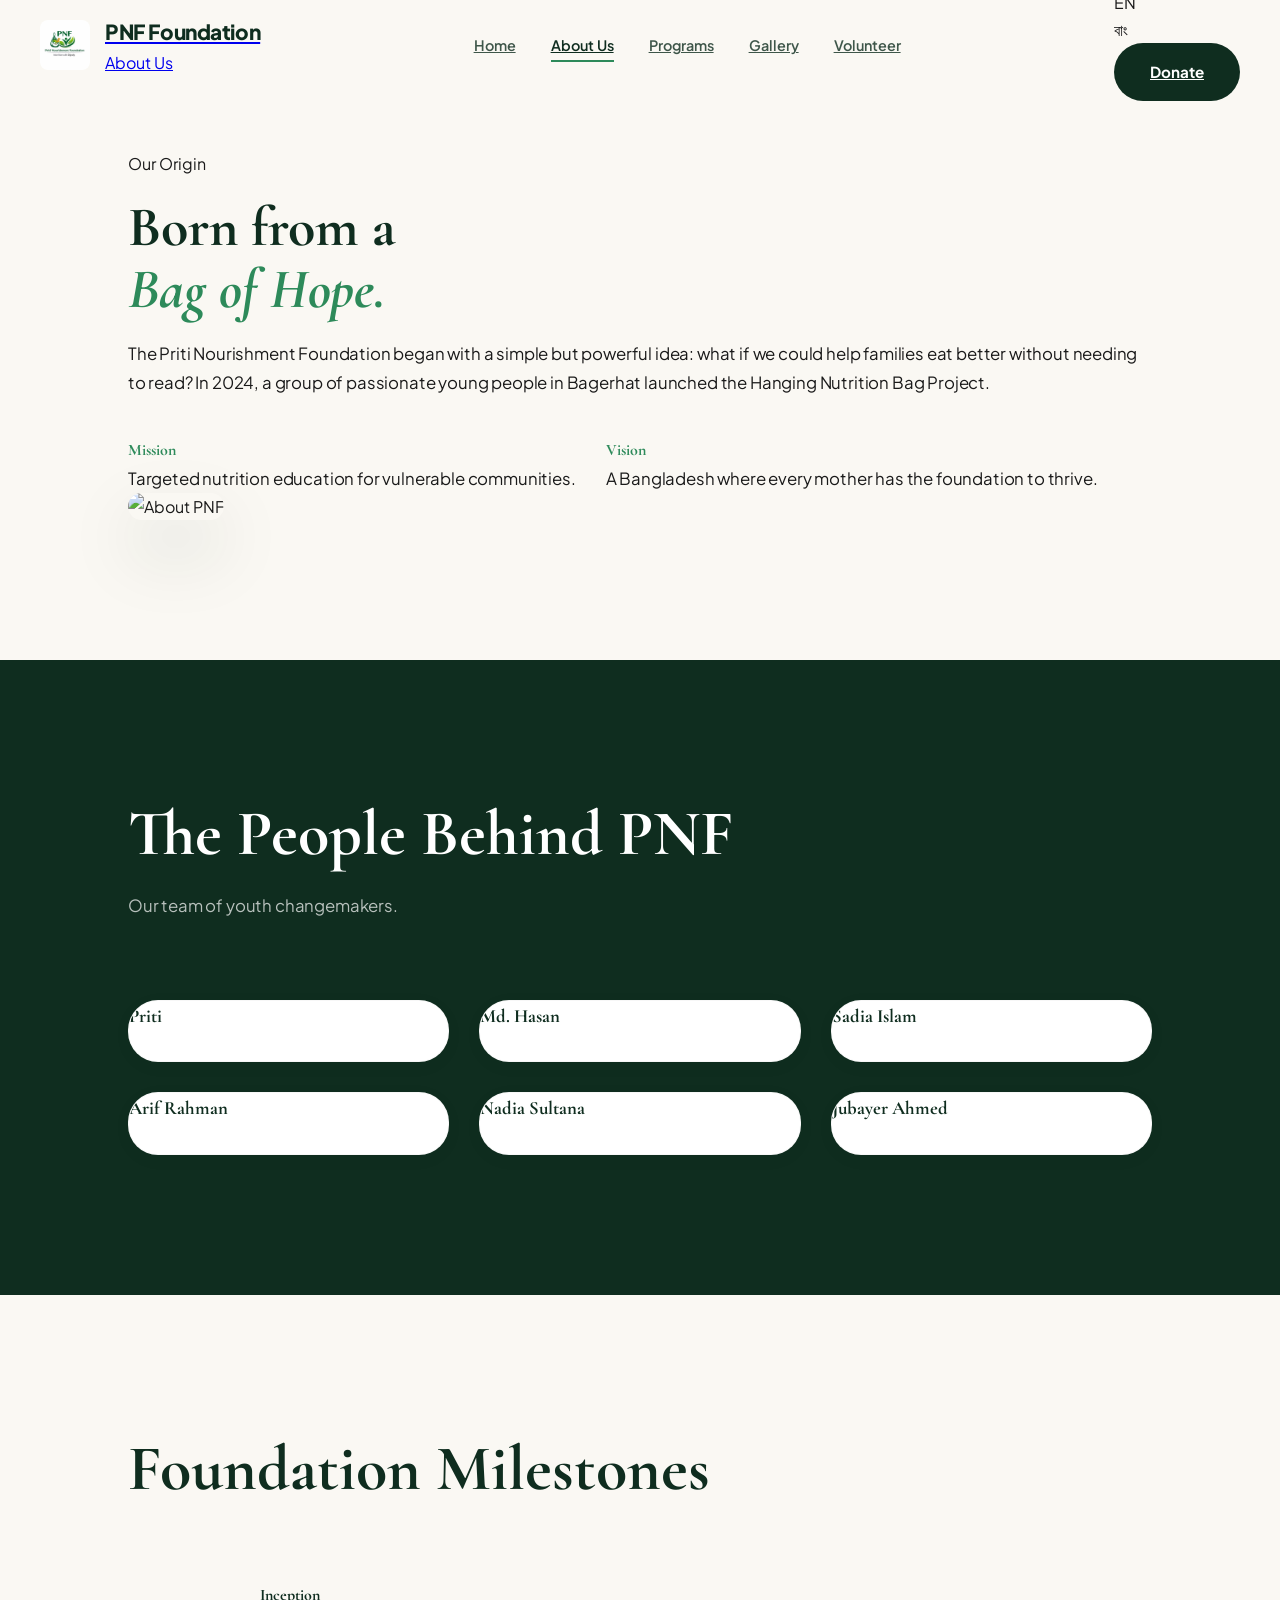
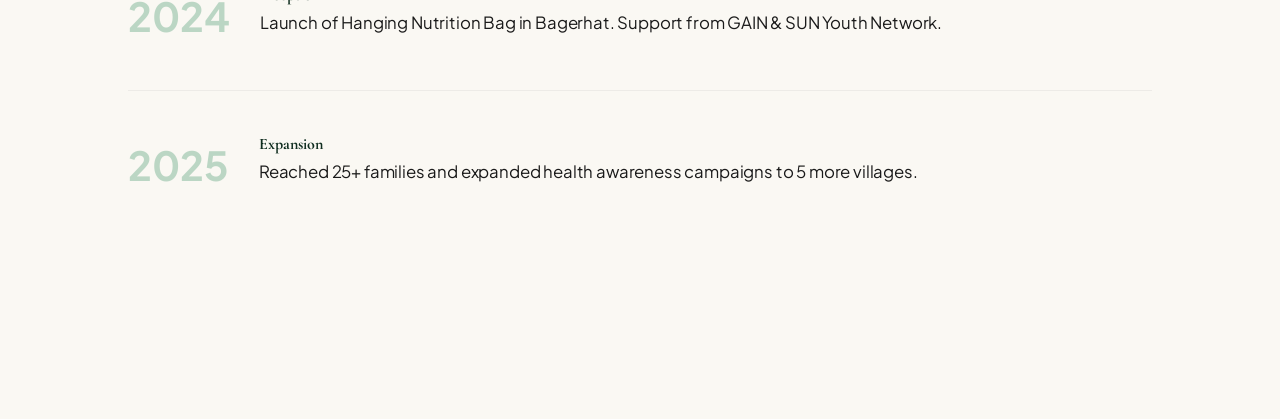
==== about.html @ d760bbdd "up" ====
<!DOCTYPE html>
<html lang="en">

<head>
    <meta charset="UTF-8">
    <meta name="viewport" content="width=device-width, initial-scale=1.0">
    <title>About Us | Priti Nourishment Foundation</title>
    <link rel="stylesheet" href="css/style.css">
    <link
        href="https://fonts.googleapis.com/css2?family=Cormorant+Garamond:wght@600;700&family=Plus+Jakarta+Sans:wght@400;600;700&family=Hind+Siliguri:wght@400;600;700&display=swap"
        rel="stylesheet">
    <style>
        .team-grid {
            display: grid;
            grid-template-columns: repeat(auto-fill, minmax(280px, 1fr));
            gap: 30px;
        }

        .milestone-row {
            display: flex;
            gap: 30px;
            margin-bottom: 40px;
            padding-bottom: 40px;
            border-bottom: 1px solid rgba(0, 0, 0, 0.05);
        }

        .milestone-year {
            font-size: 2.5rem;
            color: var(--secondary);
            opacity: 0.3;
            font-weight: 700;
            min-width: 100px;
        }
    </style>
</head>

<body class="lang-en">

    <!-- Navbar (Same as Home) -->
    <nav class="navbar scrolled">
        <div class="container nav-container">
            <a href="index.html" class="logo">
                <img src="data/logo/logo%20of%20pnf.jpeg" alt="PNF Logo">
                <div class="logo-text">
                    <div class="logo-title">PNF Foundation</div>
                    <div class="logo-subtitle">About Us</div>
                </div>
            </a>
            <div class="nav-links">
                <a href="index.html">Home</a>
                <a href="about.html" class="active">About Us</a>
                <a href="programs.html">Programs</a>
                <a href="gallery.html">Gallery</a>
                <a href="volunteer.html">Volunteer</a>
            </div>
            <div class="nav-cta">
                <div class="lang-switcher">
                    <div class="lang-btn" onclick="switchLang('en')">EN</div>
                    <div class="lang-btn" onclick="switchLang('bn')">বাং</div>
                </div>
                <a href="donate.html" class="btn btn-primary">Donate</a>
            </div>
        </div>
    </nav>

    <!-- About Story -->
    <section class="section" style="padding-top: 150px;">
        <div class="container grid-2">
            <div>
                <span class="card-tag">Our Origin</span>
                <h2 class="serif" style="font-size: 3.5rem; line-height: 1.1; margin: 20px 0;">Born from a <br><span
                        style="color: var(--secondary); font-style: italic;">Bag of Hope.</span></h2>
                <p>The Priti Nourishment Foundation began with a simple but powerful idea: what if we could help
                    families eat better without needing to read? In 2024, a group of passionate young people in Bagerhat
                    launched the Hanging Nutrition Bag Project.</p>
                <div style="display: flex; gap: 30px; margin-top: 40px;">
                    <div>
                        <h4 style="color: var(--secondary);">Mission</h4>
                        <p>Targeted nutrition education for vulnerable communities.</p>
                    </div>
                    <div>
                        <h4 style="color: var(--secondary);">Vision</h4>
                        <p>A Bangladesh where every mother has the foundation to thrive.</p>
                    </div>
                </div>
            </div>
            <div>
                <img src="img/IMG_20251107_155826.jpg" alt="About PNF"
                    style="border-radius: 30px; box-shadow: var(--shadow-lg);">
            </div>
        </div>
    </section>

    <!-- Team Section -->
    <section class="section section-dark">
        <div class="container">
            <div class="section-title">
                <h2 style="color:white">The People Behind PNF</h2>
                <p style="color:rgba(255,255,255,0.7)">Our team of youth changemakers.</p>
            </div>
            <div class="team-grid">
                <div class="card">
                    <div class="card-content">
                        <h3>Priti</h3>
                        <p>Founder & Executive Director</p>
                    </div>
                </div>
                <div class="card">
                    <div class="card-content">
                        <h3>Md. Hasan</h3>
                        <p>Programs Manager</p>
                    </div>
                </div>
                <div class="card">
                    <div class="card-content">
                        <h3>Sadia Islam</h3>
                        <p>Health Education Lead</p>
                    </div>
                </div>
                <div class="card">
                    <div class="card-content">
                        <h3>Arif Rahman</h3>
                        <p>Research & M&E</p>
                    </div>
                </div>
                <div class="card">
                    <div class="card-content">
                        <h3>Nadia Sultana</h3>
                        <p>Communications</p>
                    </div>
                </div>
                <div class="card">
                    <div class="card-content">
                        <h3>Jubayer Ahmed</h3>
                        <p>Finance & Operations</p>
                    </div>
                </div>
            </div>
        </div>
    </section>

    <!-- Milestones -->
    <section class="section">
        <div class="container">
            <div class="section-title">
                <h2>Foundation Milestones</h2>
            </div>
            <div class="faq-container">
                <div class="milestone-row">
                    <div class="milestone-year">2024</div>
                    <div>
                        <h4>Inception</h4>
                        <p>Launch of Hanging Nutrition Bag in Bagerhat. Support from GAIN & SUN Youth Network.</p>
                    </div>
                </div>
                <div class="milestone-row" style="border:none">
                    <div class="milestone-year">2025</div>
                    <div>
                        <h4>Expansion</h4>
                        <p>Reached 25+ families and expanded health awareness campaigns to 5 more villages.</p>
                    </div>
                </div>
            </div>
        </div>
    </section>

    <script src="js/main.js"></script>
</body>

</html>
---- css/style.css ----
:root {
    /* Premium Color Palette */
    --primary: #0f2d1f;
    /* Deep Forest */
    --primary-light: #1b4332;
    --secondary: #2d8a5a;
    /* Fern Green */
    --accent: #c8853a;
    /* Muted Gold */
    --accent-light: #e9c46a;
    --bg-cream: #faf8f3;
    /* Warm Editorial Background */
    --bg-white: #ffffff;
    --glass: rgba(255, 255, 255, 0.7);
    --text-main: #1a1a1a;
    --text-muted: #555555;

    /* Typography */
    --font-heading: 'Cormorant Garamond', serif;
    --font-body: 'Plus Jakarta Sans', sans-serif;
    --font-bengali: 'Hind Siliguri', sans-serif;

    /* Refined Shadows & Transitions */
    --shadow-sm: 0 4px 20px rgba(0, 0, 0, 0.03);
    --shadow-md: 0 15px 45px rgba(15, 45, 31, 0.08);
    --shadow-lg: 0 30px 70px rgba(15, 45, 31, 0.15);
    --transition-smooth: all 0.6s cubic-bezier(0.16, 1, 0.3, 1);
    --transition-fast: all 0.3s ease;
}

/* Global Reset & Smoothness */
* {
    margin: 0;
    padding: 0;
    box-sizing: border-box;
}

html {
    scroll-behavior: smooth;
}

body {
    font-family: var(--font-body);
    background-color: var(--bg-cream);
    color: var(--text-main);
    line-height: 1.7;
    overflow-x: hidden;
    -webkit-font-smoothing: antialiased;
}

/* Typography Scale */
h1,
h2,
h3,
h4 {
    font-family: var(--font-heading);
    font-weight: 700;
    color: var(--primary);
}

p {
    font-size: 1.05rem;
    letter-spacing: -0.01em;
}

.serif-italic {
    font-style: italic;
    font-weight: 400;
}

.eyebrow {
    text-transform: uppercase;
    letter-spacing: 0.15em;
    font-size: 0.75rem;
    font-weight: 800;
    color: var(--secondary);
    display: block;
    margin-bottom: 0.8rem;
}

/* Language Visibility */
.bn-content {
    display: none;
}

body.lang-bn .en-content {
    display: none;
}

body.lang-bn .bn-content {
    display: block;
}

body.lang-bn h1,
body.lang-bn h2,
body.lang-bn h3 {
    font-family: var(--font-bengali);
}

/* Premium Navigation */
.navbar {
    position: fixed;
    top: 0;
    left: 0;
    width: 100%;
    height: 90px;
    display: flex;
    align-items: center;
    z-index: 1100;
    transition: var(--transition-smooth);
}

.navbar.scrolled {
    height: 75px;
    background: rgba(250, 248, 243, 0.85);
    backdrop-filter: blur(15px);
    box-shadow: var(--shadow-sm);
    border-bottom: 1px solid rgba(15, 45, 31, 0.05);
}

.nav-container {
    max-width: 1500px;
    margin: 0 auto;
    width: 100%;
    padding: 0 40px;
    display: flex;
    justify-content: space-between;
    align-items: center;
}

.logo {
    display: flex;
    align-items: center;
    gap: 15px;
}

.logo img {
    height: 50px;
    transition: var(--transition-fast);
    border-radius: 8px;
}

.logo-title {
    font-size: 1.3rem;
    font-weight: 800;
    letter-spacing: -0.02em;
    color: var(--primary);
}

.nav-links {
    display: flex;
    gap: 35px;
}

.nav-links a {
    font-size: 0.9rem;
    font-weight: 600;
    color: var(--primary);
    position: relative;
    opacity: 0.8;
    transition: var(--transition-fast);
}

.nav-links a::after {
    content: '';
    position: absolute;
    bottom: -5px;
    left: 0;
    width: 0;
    height: 2px;
    background: var(--secondary);
    transition: var(--transition-fast);
}

.nav-links a:hover,
.nav-links a.active {
    opacity: 1;
}

.nav-links a:hover::after,
.nav-links a.active::after {
    width: 100%;
}

/* Buttons: The Premium Feel */
.btn {
    display: inline-flex;
    align-items: center;
    justify-content: center;
    padding: 16px 36px;
    border-radius: 100px;
    font-weight: 700;
    font-size: 0.95rem;
    cursor: pointer;
    transition: var(--transition-smooth);
    border: none;
    position: relative;
    overflow: hidden;
    gap: 10px;
}

.btn-primary {
    background: var(--primary);
    color: white;
}

.btn-primary:hover {
    background: var(--secondary);
    transform: translateY(-3px);
    box-shadow: var(--shadow-md);
}

.btn-gold {
    background: var(--accent);
    color: white;
}

.btn-gold:hover {
    background: var(--primary);
    transform: translateY(-3px);
    box-shadow: var(--shadow-md);
}

.btn-outline {
    border: 2px solid var(--primary);
    color: var(--primary);
    background: transparent;
}

.btn-outline:hover {
    background: var(--primary);
    color: white;
}

/* Hero: World Class First Impression */
.hero {
    height: 100vh;
    display: grid;
    grid-template-columns: 1.2fr 0.8fr;
    background-color: var(--primary);
    position: relative;
    overflow: hidden;
}

.hero-content {
    display: flex;
    flex-direction: column;
    justify-content: center;
    padding: 0 8% 0 12%;
    color: white;
    position: relative;
    z-index: 5;
}

.hero-image {
    position: relative;
    height: 100%;
    overflow: hidden;
}

.hero-image img {
    width: 100%;
    height: 100%;
    object-fit: cover;
    filter: brightness(0.85);
    transition: 10s ease;
}

.hero:hover .hero-image img {
    transform: scale(1.1);
}

.hero-image::before {
    content: '';
    position: absolute;
    inset: 0;
    background: linear-gradient(to right, var(--primary) 0%, transparent 20%);
    z-index: 2;
}

.hero h1 {
    font-size: clamp(3.5rem, 8vw, 5.5rem);
    line-height: 0.95;
    margin-bottom: 2rem;
    color: white;
    letter-spacing: -0.02em;
}

.hero p {
    font-size: 1.25rem;
    opacity: 0.85;
    margin-bottom: 3rem;
    max-width: 550px;
}

/* Reveal Animations */
.reveal {
    opacity: 0;
    transform: translateY(40px);
    transition: var(--transition-smooth);
}

.reveal.active {
    opacity: 1;
    transform: translateY(0);
}

/* Impact Section */
.impact-grid {
    display: grid;
    grid-template-columns: repeat(4, 1fr);
    gap: 1px;
    background: rgba(15, 45, 31, 0.05);
    border-radius: 40px;
    overflow: hidden;
    margin-top: -60px;
    background: var(--bg-white);
    box-shadow: var(--shadow-lg);
    position: relative;
    z-index: 10;
}

.impact-card {
    padding: 60px 40px;
    text-align: center;
    transition: var(--transition-fast);
}

.impact-card:hover {
    background: var(--bg-cream);
}

.impact-num {
    font-size: 4rem;
    font-weight: 700;
    color: var(--secondary);
    font-family: var(--font-heading);
    display: block;
    margin-bottom: 10px;
}

.impact-card p {
    font-size: 0.75rem;
    text-transform: uppercase;
    font-weight: 800;
    letter-spacing: 0.1em;
    color: var(--text-muted);
}

/* Section Aesthetics */
.section {
    padding: 140px 10%;
}

.section-dark {
    background: var(--primary);
    color: white;
}

.section-dark h2 {
    color: white;
}

.section-title {
    margin-bottom: 80px;
    max-width: 800px;
}

.section-title h2 {
    font-size: clamp(2.5rem, 5vw, 4rem);
    line-height: 1.05;
    margin-bottom: 1.5rem;
}

/* Grid & Cards */
.editorial-grid {
    display: grid;
    grid-template-columns: 1fr 1fr;
    gap: 100px;
    align-items: center;
}

.card {
    background: white;
    border-radius: 30px;
    overflow: hidden;
    box-shadow: var(--shadow-sm);
    transition: var(--transition-smooth);
    border: 1px solid rgba(0, 0, 0, 0.03);
    height: 100%;
}

.card:hover {
    transform: translateY(-15px);
    box-shadow: var(--shadow-lg);
}

.card-img-wrap {
    height: 320px;
    overflow: hidden;
    position: relative;
}

.card-img-wrap img {
    width: 100%;
    height: 100%;
    object-fit: cover;
    transition: var(--transition-smooth);
}

.card:hover .card-img-wrap img {
    transform: scale(1.1);
}

.card-body {
    padding: 45px;
}

/* Transparency Chart High-End */
.chart-box {
    background: white;
    padding: 60px;
    border-radius: 40px;
    box-shadow: var(--shadow-md);
}

.stat-bar-group {
    margin-bottom: 35px;
}

.stat-labels {
    display: flex;
    justify-content: space-between;
    margin-bottom: 12px;
    font-weight: 800;
    font-size: 0.85rem;
    color: var(--primary);
}

.stat-track {
    height: 12px;
    background: #f0f0f0;
    border-radius: 50px;
    overflow: hidden;
}

.stat-fill {
    hieght: 100%;
    height: 100%;
    background: var(--secondary);
    transition: 1.5s cubic-bezier(0.16, 1, 0.3, 1);
    border-radius: 50px;
}

/* Footer Premium */
.footer {
    background: var(--primary);
    color: white;
    padding: 120px 0 60px;
}

.footer-main {
    display: grid;
    grid-template-columns: 1.5fr 1fr 1fr 1.5fr;
    gap: 80px;
    margin-bottom: 100px;
}

.footer-logo {
    font-size: 2rem;
    font-weight: 800;
    font-family: var(--font-heading);
    margin-bottom: 25px;
    display: block;
}

.footer h4 {
    color: var(--accent-light);
    text-transform: uppercase;
    letter-spacing: 0.15em;
    font-size: 0.8rem;
    margin-bottom: 35px;
    font-family: var(--font-body);
}

.footer-links li {
    margin-bottom: 18px;
}

.footer-links a {
    opacity: 0.6;
    transition: var(--transition-fast);
    font-weight: 500;
    font-size: 1rem;
}

.footer-links a:hover {
    opacity: 1;
    transform: translateX(5px);
    display: inline-block;
    color: var(--accent-light);
}

.footer-newsletter {
    background: rgba(255, 255, 255, 0.05);
    padding: 40px;
    border-radius: 25px;
}

/* WhatsApp Premium Floating */
.wa-float {
    position: fixed;
    bottom: 40px;
    right: 40px;
    width: 70px;
    height: 70px;
    background: #25d366;
    color: white;
    border-radius: 50%;
    display: flex;
    align-items: center;
    justify-content: center;
    box-shadow: 0 15px 40px rgba(37, 211, 102, 0.4);
    z-index: 1000;
    font-size: 32px;
    transition: var(--transition-smooth);
}

.wa-float:hover {
    transform: scale(1.1) rotate(10deg);
}

/* Responsive Adjustments */
@media (max-width: 1200px) {
    .editorial-grid {
        gap: 50px;
        grid-template-columns: 1fr;
    }

    .hero {
        grid-template-columns: 1fr;
        height: auto;
        padding-top: 150px;
    }

    .hero-image {
        height: 400px;
    }

    .hero-content {
        padding: 0 5% 80px 5%;
    }
}

@media (max-width: 900px) {
    .footer-main {
        grid-template-columns: 1fr 1fr;
        gap: 40px;
    }

    .impact-grid {
        grid-template-columns: repeat(2, 1fr);
        margin-top: 40px;
    }
}

@media (max-width: 600px) {
    .footer-main {
        grid-template-columns: 1fr;
    }

    .nav-container {
        padding: 0 20px;
    }

    .btn {
        padding: 14px 28px;
        width: 100%;
    }
}
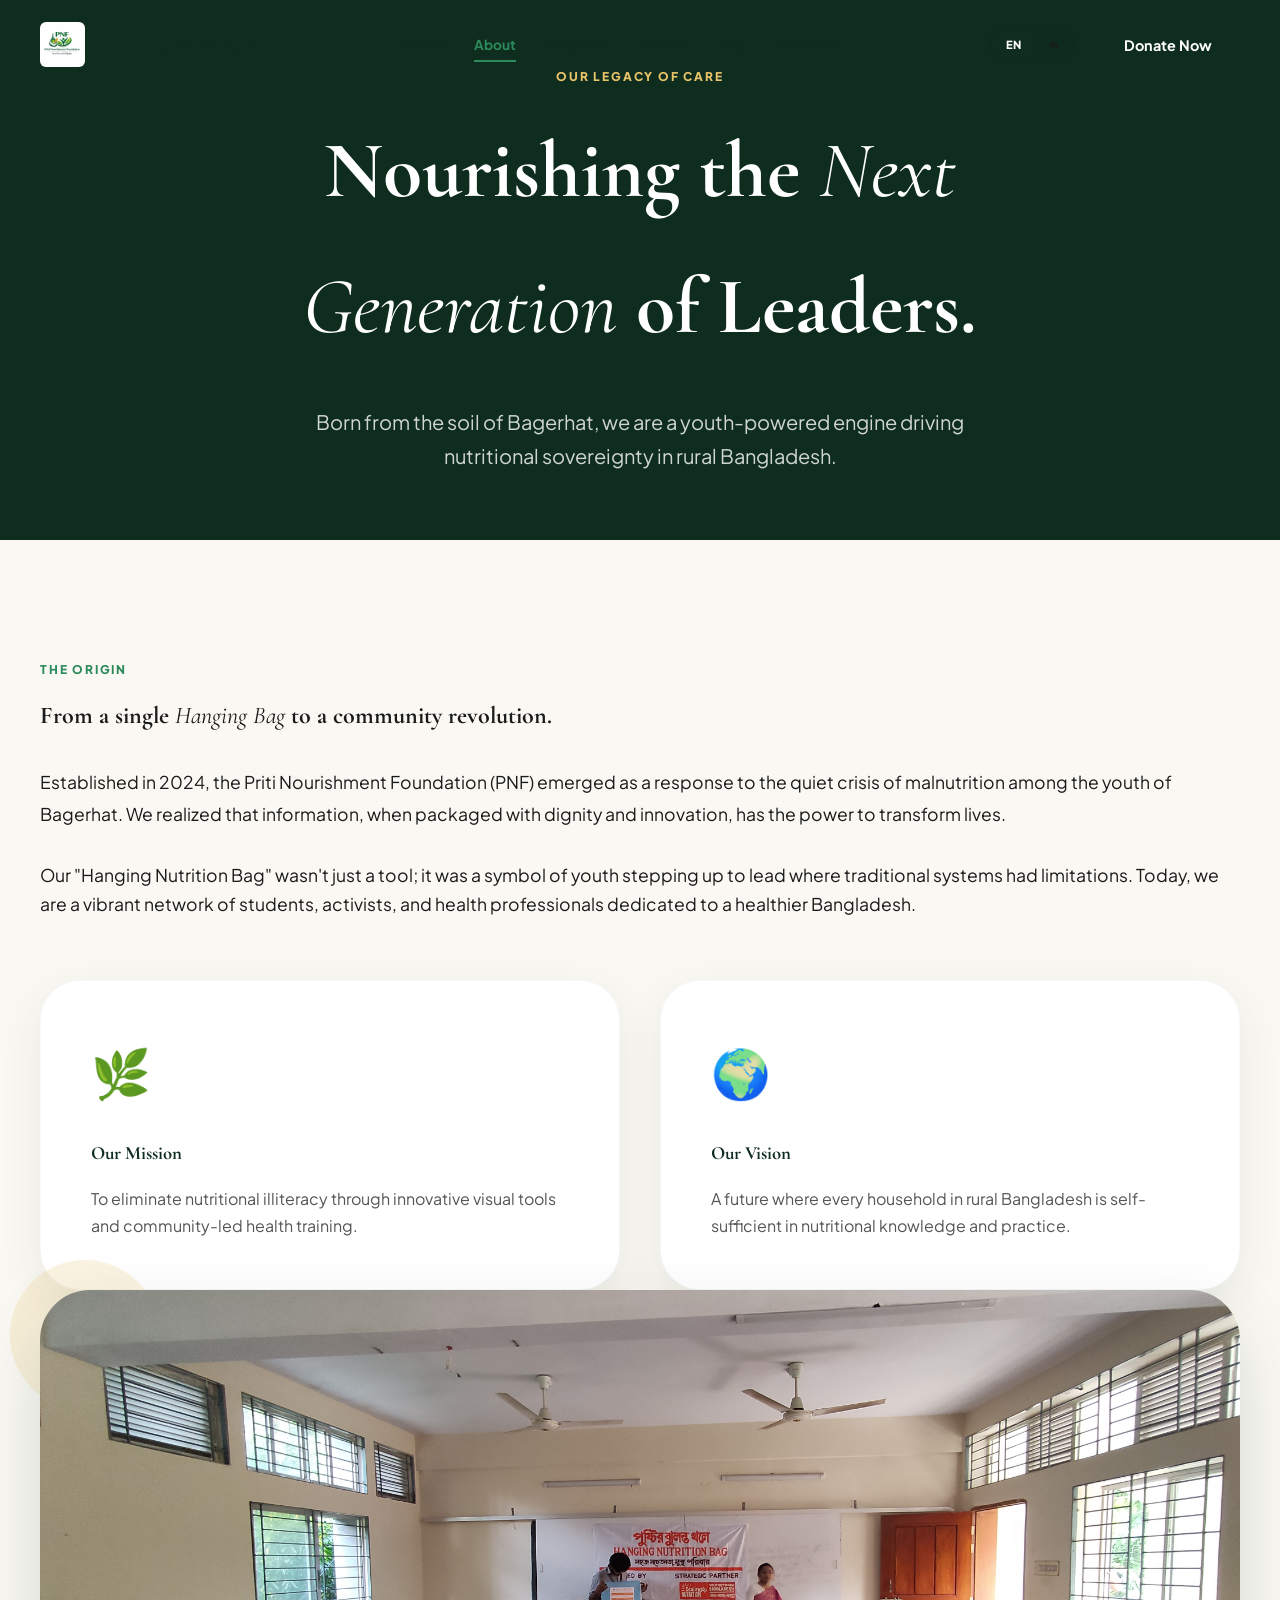
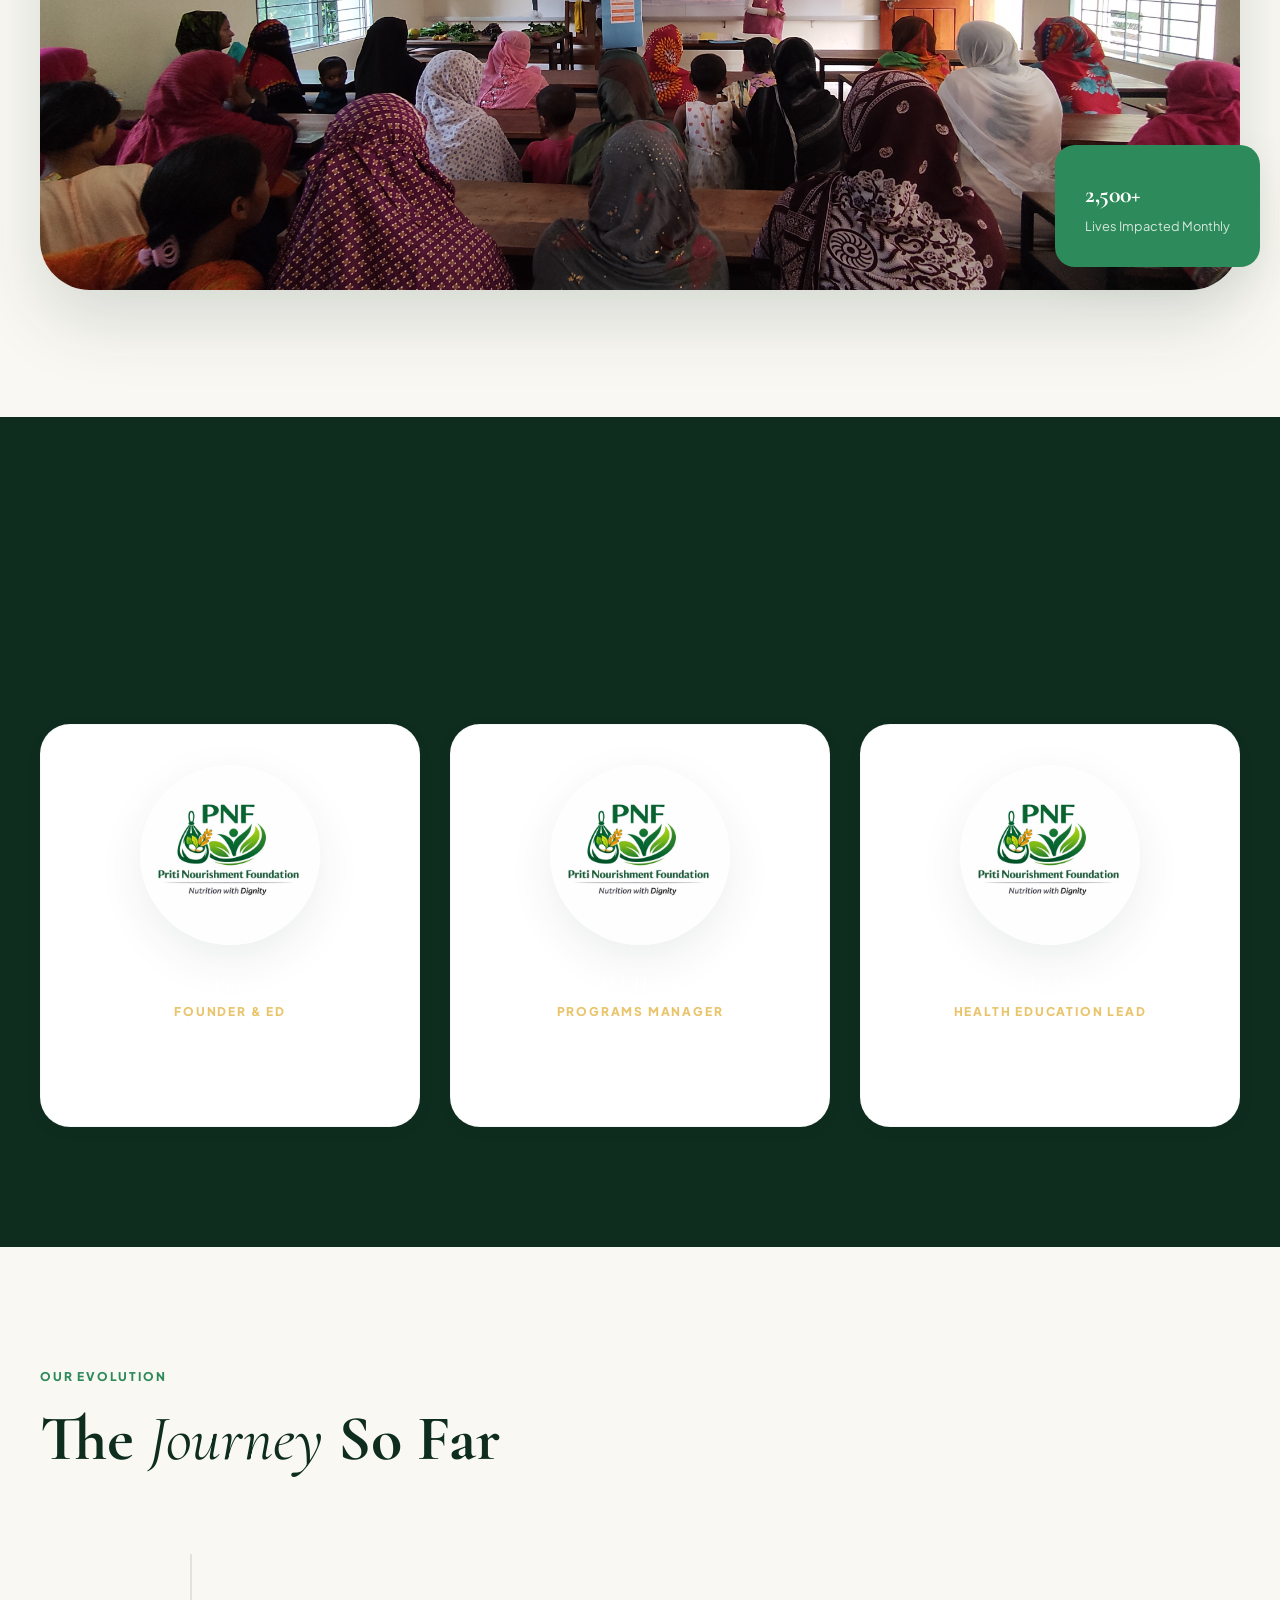
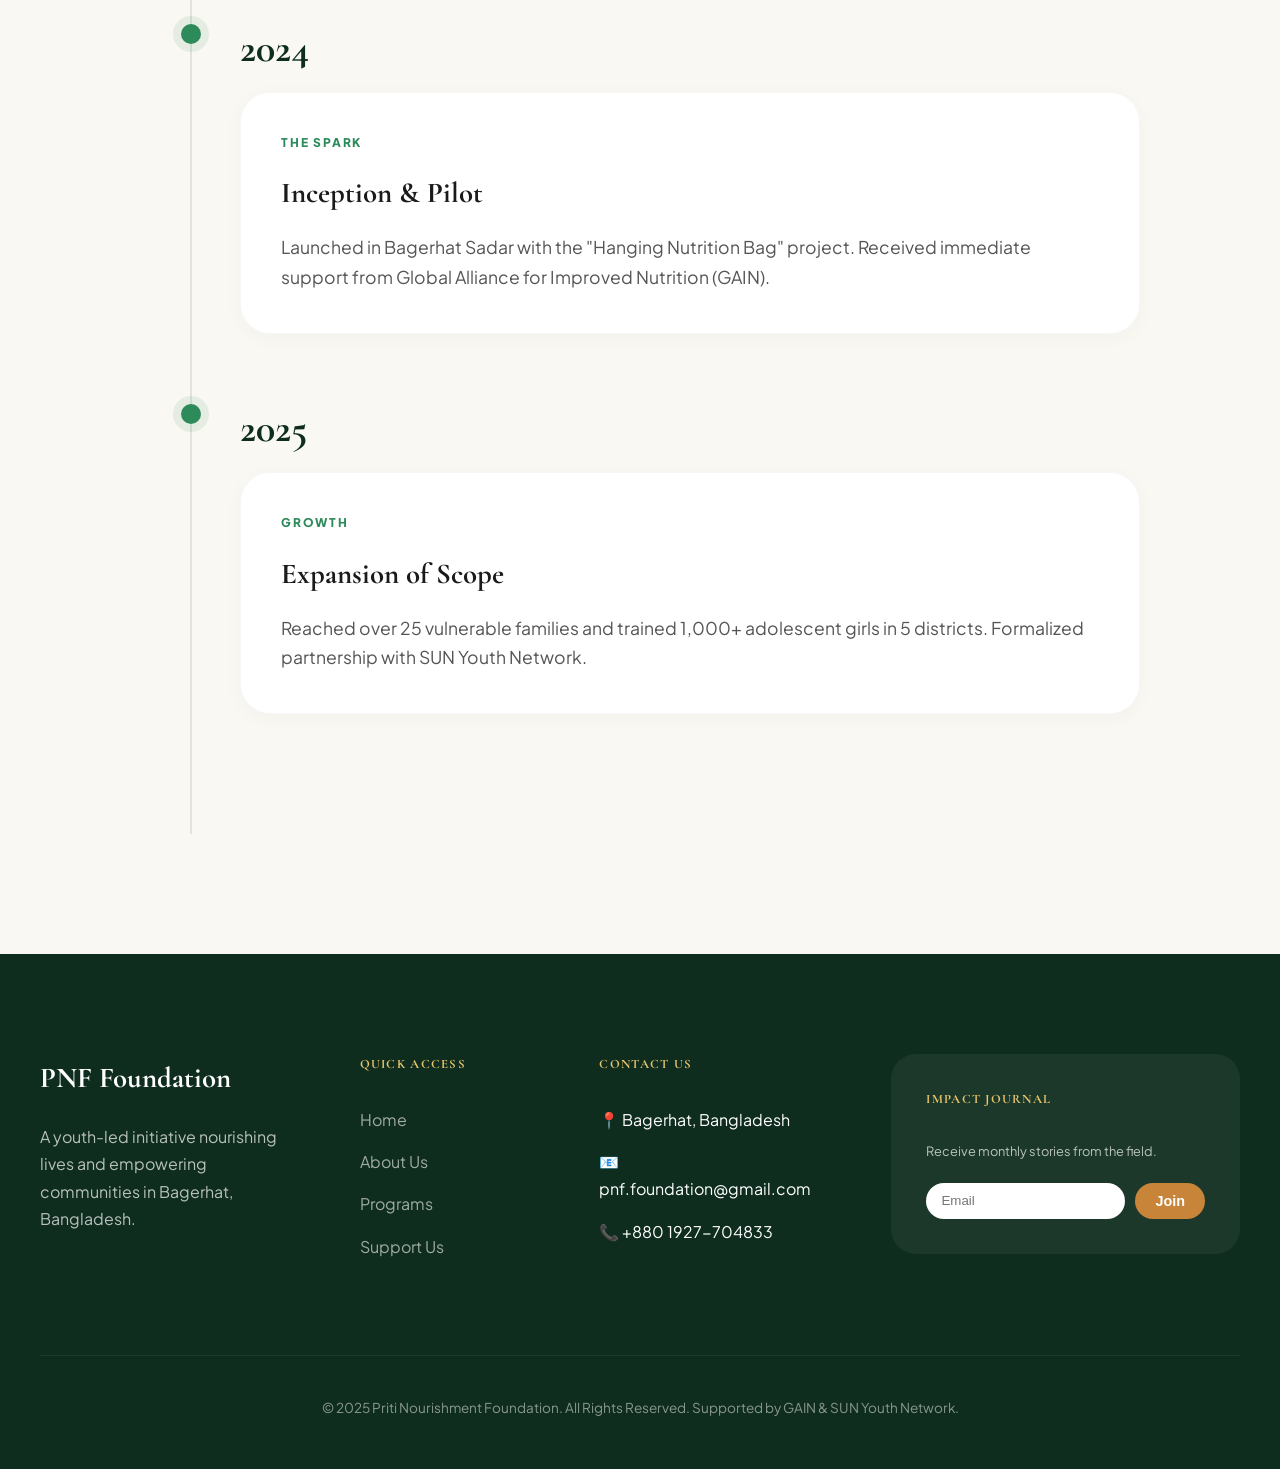
==== commit 7921beee: "ready" ====
--- a/about.html
+++ b/about.html
@@ -4,165 +4,374 @@
 <head>
     <meta charset="UTF-8">
     <meta name="viewport" content="width=device-width, initial-scale=1.0">
-    <title>About Us | Priti Nourishment Foundation</title>
+    <title>Our Mission | Priti Nourishment Foundation</title>
     <link rel="stylesheet" href="css/style.css">
     <link
-        href="https://fonts.googleapis.com/css2?family=Cormorant+Garamond:wght@600;700&family=Plus+Jakarta+Sans:wght@400;600;700&family=Hind+Siliguri:wght@400;600;700&display=swap"
+        href="https://fonts.googleapis.com/css2?family=Cormorant+Garamond:ital,wght@0,600;0,700;1,500&family=Plus+Jakarta+Sans:wght@400;600;800&family=Hind+Siliguri:wght@400;700&display=swap"
         rel="stylesheet">
     <style>
-        .team-grid {
+        /* Page Specific Overrides for Premium Aesthetic */
+        .parallax-header {
+            position: relative;
+            height: 60vh;
+            display: flex;
+            align-items: center;
+            justify-content: center;
+            overflow: hidden;
+            background-color: var(--primary);
+            color: white;
+            text-align: center;
+        }
+
+        .parallax-header img {
+            position: absolute;
+            inset: 0;
+            width: 100%;
+            height: 100%;
+            object-fit: cover;
+            opacity: 0.3;
+            transform: scale(1.1);
+            transition: transform 10s linear;
+        }
+
+        .parallax-header:hover img {
+            transform: scale(1.2);
+        }
+
+        .header-content {
+            position: relative;
+            z-index: 5;
+            max-width: 900px;
+            padding: 0 20px;
+        }
+
+        .vision-mission-cards {
             display: grid;
-            grid-template-columns: repeat(auto-fill, minmax(280px, 1fr));
-            gap: 30px;
-        }
-
-        .milestone-row {
-            display: flex;
-            gap: 30px;
-            margin-bottom: 40px;
-            padding-bottom: 40px;
-            border-bottom: 1px solid rgba(0, 0, 0, 0.05);
-        }
-
-        .milestone-year {
+            grid-template-columns: 1fr 1fr;
+            gap: 40px;
+            margin-top: 60px;
+        }
+
+        .vision-mission-item {
+            background: white;
+            padding: 50px;
+            border-radius: 40px;
+            box-shadow: var(--shadow-md);
+            border: 1px solid rgba(15, 45, 31, 0.03);
+            transition: var(--transition-smooth);
+        }
+
+        .vision-mission-item:hover {
+            transform: translateY(-10px);
+            box-shadow: var(--shadow-lg);
+        }
+
+        .vision-mission-item .icon {
+            font-size: 3rem;
+            margin-bottom: 25px;
+            display: block;
+        }
+
+        .team-card-premium {
+            text-align: center;
+            padding: 40px;
+        }
+
+        .team-avatar {
+            width: 180px;
+            height: 180px;
+            border-radius: 50%;
+            background: var(--light);
+            margin: 0 auto 25px;
+            overflow: hidden;
+            border: 5px solid var(--white);
+            box-shadow: var(--shadow-md);
+        }
+
+        .team-avatar img {
+            width: 100%;
+            height: 100%;
+            object-fit: cover;
+        }
+
+        .timeline-premium {
+            position: relative;
+            max-width: 1000px;
+            margin: 0 auto;
+            padding: 60px 0;
+        }
+
+        .timeline-premium::before {
+            content: '';
+            position: absolute;
+            left: 50px;
+            top: 0;
+            bottom: 0;
+            width: 2px;
+            background: rgba(15, 45, 31, 0.1);
+        }
+
+        .timeline-item-premium {
+            position: relative;
+            padding-left: 100px;
+            margin-bottom: 60px;
+        }
+
+        .timeline-dot {
+            position: absolute;
+            left: 41px;
+            top: 10px;
+            width: 20px;
+            height: 20px;
+            background: var(--secondary);
+            border-radius: 50%;
+            box-shadow: 0 0 0 8px rgba(45, 138, 90, 0.1);
+        }
+
+        .timeline-year-premium {
+            font-family: var(--font-heading);
             font-size: 2.5rem;
-            color: var(--secondary);
-            opacity: 0.3;
+            color: var(--primary);
             font-weight: 700;
-            min-width: 100px;
+            margin-bottom: 10px;
+            display: block;
+        }
+
+        @media (max-width: 900px) {
+            .vision-mission-cards {
+                grid-template-columns: 1fr;
+            }
+
+            .parallax-header {
+                height: 50vh;
+            }
+
+            .timeline-premium::before {
+                left: 20px;
+            }
+
+            .timeline-item-premium {
+                padding-left: 60px;
+            }
+
+            .timeline-dot {
+                left: 11px;
+            }
         }
     </style>
 </head>
 
 <body class="lang-en">
 
-    <!-- Navbar (Same as Home) -->
+    <!-- Navbar -->
     <nav class="navbar scrolled">
-        <div class="container nav-container">
+        <div class="nav-container container">
             <a href="index.html" class="logo">
                 <img src="data/logo/logo%20of%20pnf.jpeg" alt="PNF Logo">
-                <div class="logo-text">
-                    <div class="logo-title">PNF Foundation</div>
-                    <div class="logo-subtitle">About Us</div>
-                </div>
+                <span class="logo-title">PNF Foundation</span>
             </a>
             <div class="nav-links">
                 <a href="index.html">Home</a>
-                <a href="about.html" class="active">About Us</a>
+                <a href="about.html" class="active">About</a>
                 <a href="programs.html">Programs</a>
                 <a href="gallery.html">Gallery</a>
+                <a href="blog.html">Blog</a>
                 <a href="volunteer.html">Volunteer</a>
             </div>
-            <div class="nav-cta">
+            <div class="nav-cta" style="display: flex; align-items: center; gap: 20px;">
                 <div class="lang-switcher">
-                    <div class="lang-btn" onclick="switchLang('en')">EN</div>
-                    <div class="lang-btn" onclick="switchLang('bn')">বাং</div>
-                </div>
-                <a href="donate.html" class="btn btn-primary">Donate</a>
+                    <span class="lang-btn" onclick="switchLang('en')">EN</span>
+                    <span class="lang-btn" onclick="switchLang('bn')">বাং</span>
+                </div>
+                <a href="donate.html" class="btn btn-primary" style="padding: 12px 28px;">Donate Now</a>
             </div>
         </div>
     </nav>
 
-    <!-- About Story -->
-    <section class="section" style="padding-top: 150px;">
-        <div class="container grid-2">
-            <div>
-                <span class="card-tag">Our Origin</span>
-                <h2 class="serif" style="font-size: 3.5rem; line-height: 1.1; margin: 20px 0;">Born from a <br><span
-                        style="color: var(--secondary); font-style: italic;">Bag of Hope.</span></h2>
-                <p>The Priti Nourishment Foundation began with a simple but powerful idea: what if we could help
-                    families eat better without needing to read? In 2024, a group of passionate young people in Bagerhat
-                    launched the Hanging Nutrition Bag Project.</p>
-                <div style="display: flex; gap: 30px; margin-top: 40px;">
-                    <div>
-                        <h4 style="color: var(--secondary);">Mission</h4>
-                        <p>Targeted nutrition education for vulnerable communities.</p>
-                    </div>
-                    <div>
-                        <h4 style="color: var(--secondary);">Vision</h4>
-                        <p>A Bangladesh where every mother has the foundation to thrive.</p>
-                    </div>
-                </div>
-            </div>
-            <div>
-                <img src="img/IMG_20251107_155826.jpg" alt="About PNF"
-                    style="border-radius: 30px; box-shadow: var(--shadow-lg);">
+    <!-- Parallax Header -->
+    <header class="parallax-header">
+        <img src="img/IMG_20251107_155826.jpg" alt="PNF Header Overlay">
+        <div class="header-content container reveal">
+            <span class="eyebrow" style="color: var(--accent-light);">Our Legacy of Care</span>
+            <h1 style="color: white; font-size: clamp(3rem, 7vw, 5rem);">Nourishing the <span class="serif-italic">Next
+                    Generation</span> of Leaders.</h1>
+            <p style="margin: 30px auto 0; opacity: 0.8; max-width: 700px; font-size: 1.25rem;">Born from the soil of
+                Bagerhat, we are a youth-powered engine driving nutritional sovereignty in rural Bangladesh.</p>
+        </div>
+    </header>
+
+    <!-- Detailed Story Section -->
+    <section class="section">
+        <div class="container editorial-grid">
+            <div class="reveal">
+                <span class="eyebrow">The Origin</span>
+                <h2 class="en-content">From a single <span class="serif-italic">Hanging Bag</span> to a community
+                    revolution.</h2>
+                <h2 class="bn-content">একটি <span class="serif-italic">পুষ্টি ব্যাগ</span> থেকে একটি সামাজিক আন্দোলন।
+                </h2>
+                <p style="margin: 30px 0; font-size: 1.1rem; line-height: 1.8;">Established in 2024, the Priti
+                    Nourishment Foundation (PNF) emerged as a response to the quiet crisis of malnutrition among the
+                    youth of Bagerhat. We realized that information, when packaged with dignity and innovation, has the
+                    power to transform lives.</p>
+                <p style="margin-bottom: 40px; font-size: 1.1rem;">Our "Hanging Nutrition Bag" wasn't just a tool; it
+                    was
+                    a symbol of youth stepping up to lead where traditional systems had limitations. Today, we are a
+                    vibrant network of students, activists, and health professionals dedicated to a healthier
+                    Bangladesh.</p>
+                <div class="vision-mission-cards">
+                    <div class="vision-mission-item">
+                        <span class="icon">🌿</span>
+                        <h3 style="color: var(--primary); margin-bottom: 15px;">Our Mission</h3>
+                        <p style="color: var(--text-muted);">To eliminate nutritional illiteracy through innovative
+                            visual
+                            tools and community-led health training.</p>
+                    </div>
+                    <div class="vision-mission-item">
+                        <span class="icon">🌍</span>
+                        <h3 style="color: var(--primary); margin-bottom: 15px;">Our Vision</h3>
+                        <p style="color: var(--text-muted);">A future where every household in rural Bangladesh is
+                            self-sufficient in nutritional knowledge and practice.</p>
+                    </div>
+                </div>
+            </div>
+            <div class="reveal" style="position: relative;">
+                <div
+                    style="position: absolute; top: -30px; left: -30px; width: 150px; height: 150px; background: var(--accent-light); opacity: 0.2; border-radius: 50%; z-index: 1;">
+                </div>
+                <img src="img/IMG_20251107_155551.jpg" alt="PNF Story Moment"
+                    style="border-radius: 50px; box-shadow: var(--shadow-lg); position: relative; z-index: 2; width: 100%; height: 600px; object-fit: cover;">
+                <div
+                    style="position: absolute; bottom: 30px; right: -20px; background: var(--secondary); color: white; padding: 30px; border-radius: 20px; z-index: 3; box-shadow: var(--shadow-md);">
+                    <h4 style="color: white; font-size: 1.5rem;">2,500+</h4>
+                    <p style="font-size: 0.8rem; opacity: 0.8;">Lives Impacted Monthly</p>
+                </div>
             </div>
         </div>
     </section>
 
-    <!-- Team Section -->
+    <!-- Leadership - The Drivers -->
     <section class="section section-dark">
         <div class="container">
-            <div class="section-title">
-                <h2 style="color:white">The People Behind PNF</h2>
-                <p style="color:rgba(255,255,255,0.7)">Our team of youth changemakers.</p>
-            </div>
-            <div class="team-grid">
-                <div class="card">
-                    <div class="card-content">
-                        <h3>Priti</h3>
-                        <p>Founder & Executive Director</p>
-                    </div>
-                </div>
-                <div class="card">
-                    <div class="card-content">
-                        <h3>Md. Hasan</h3>
-                        <p>Programs Manager</p>
-                    </div>
-                </div>
-                <div class="card">
-                    <div class="card-content">
-                        <h3>Sadia Islam</h3>
-                        <p>Health Education Lead</p>
-                    </div>
-                </div>
-                <div class="card">
-                    <div class="card-content">
-                        <h3>Arif Rahman</h3>
-                        <p>Research & M&E</p>
-                    </div>
-                </div>
-                <div class="card">
-                    <div class="card-content">
-                        <h3>Nadia Sultana</h3>
-                        <p>Communications</p>
-                    </div>
-                </div>
-                <div class="card">
-                    <div class="card-content">
-                        <h3>Jubayer Ahmed</h3>
-                        <p>Finance & Operations</p>
-                    </div>
+            <div class="section-title reveal">
+                <span class="eyebrow" style="color: var(--accent-light);">The Architects of Change</span>
+                <h2 style="color: white;">Meet Our <span class="serif-italic">Visionaries</span></h2>
+            </div>
+            <div class="grid-3 reveal">
+                <div class="card team-card-premium">
+                    <div class="team-avatar">
+                        <img src="data/logo/logo%20of%20pnf.jpeg" alt="Priti - Founder">
+                    </div>
+                    <h3>Priti</h3>
+                    <p class="eyebrow" style="margin-bottom: 15px;">Founder & ED</p>
+                    <p style="font-size: 0.9rem; opacity: 0.8;">The visionary spirit driving PNF's innovative approach
+                        to
+                        rural health.</p>
+                </div>
+                <div class="card team-card-premium">
+                    <div class="team-avatar">
+                        <img src="data/logo/logo%20of%20pnf.jpeg" alt="Md. Hasan">
+                    </div>
+                    <h3>Md. Hasan</h3>
+                    <p class="eyebrow" style="margin-bottom: 15px;">Programs Manager</p>
+                    <p style="font-size: 0.9rem; opacity: 0.8;">Strategist behind the successful launch of our flagship
+                        campaigns.</p>
+                </div>
+                <div class="card team-card-premium">
+                    <div class="team-avatar">
+                        <img src="data/logo/logo%20of%20pnf.jpeg" alt="Sadia Islam">
+                    </div>
+                    <h3>Sadia Islam</h3>
+                    <p class="eyebrow" style="margin-bottom: 15px;">Health Education Lead</p>
+                    <p style="font-size: 0.9rem; opacity: 0.8;">Bridging the gap between scientific health data and
+                        rural
+                        families.</p>
                 </div>
             </div>
         </div>
     </section>
 
-    <!-- Milestones -->
+    <!-- Milestones - Vertical Journey -->
     <section class="section">
         <div class="container">
-            <div class="section-title">
-                <h2>Foundation Milestones</h2>
-            </div>
-            <div class="faq-container">
-                <div class="milestone-row">
-                    <div class="milestone-year">2024</div>
-                    <div>
-                        <h4>Inception</h4>
-                        <p>Launch of Hanging Nutrition Bag in Bagerhat. Support from GAIN & SUN Youth Network.</p>
-                    </div>
-                </div>
-                <div class="milestone-row" style="border:none">
-                    <div class="milestone-year">2025</div>
-                    <div>
-                        <h4>Expansion</h4>
-                        <p>Reached 25+ families and expanded health awareness campaigns to 5 more villages.</p>
+            <div class="section-title reveal" style="text-align: left;">
+                <span class="eyebrow">Our Evolution</span>
+                <h2>The <span class="serif-italic">Journey</span> So Far</h2>
+            </div>
+            <div class="timeline-premium">
+                <div class="timeline-item-premium reveal">
+                    <div class="timeline-dot"></div>
+                    <span class="timeline-year-premium">2024</span>
+                    <div class="card" style="padding: 40px;">
+                        <span class="eyebrow">The Spark</span>
+                        <h4 style="font-size: 1.8rem; margin-bottom: 15px;">Inception & Pilot</h4>
+                        <p style="color: var(--text-muted); font-size: 1.1rem;">Launched in Bagerhat Sadar with the
+                            "Hanging Nutrition Bag" project. Received immediate support from Global Alliance for
+                            Improved
+                            Nutrition (GAIN).</p>
+                    </div>
+                </div>
+                <div class="timeline-item-premium reveal">
+                    <div class="timeline-dot"></div>
+                    <span class="timeline-year-premium">2025</span>
+                    <div class="card" style="padding: 40px;">
+                        <span class="eyebrow">Growth</span>
+                        <h4 style="font-size: 1.8rem; margin-bottom: 15px;">Expansion of Scope</h4>
+                        <p style="color: var(--text-muted); font-size: 1.1rem;">Reached over 25 vulnerable families and
+                            trained 1,000+ adolescent girls in 5 districts. Formalized partnership with SUN Youth
+                            Network.
+                        </p>
                     </div>
                 </div>
             </div>
         </div>
     </section>
+
+    <!-- Footer -->
+    <footer class="footer">
+        <div class="container">
+            <div class="footer-main">
+                <div>
+                    <a href="index.html" class="footer-logo">PNF Foundation</a>
+                    <p style="opacity: 0.7; max-width: 300px;">A youth-led initiative nourishing lives and empowering
+                        communities in Bagerhat, Bangladesh.</p>
+                </div>
+                <div>
+                    <h4>Quick Access</h4>
+                    <ul class="footer-links">
+                        <li><a href="index.html">Home</a></li>
+                        <li><a href="about.html">About Us</a></li>
+                        <li><a href="programs.html">Programs</a></li>
+                        <li><a href="donate.html">Support Us</a></li>
+                    </ul>
+                </div>
+                <div>
+                    <h4>Contact Us</h4>
+                    <ul class="footer-links">
+                        <li>📍 Bagerhat, Bangladesh</li>
+                        <li>📧 pnf.foundation@gmail.com</li>
+                        <li>📞 +880 1927-704833</li>
+                    </ul>
+                </div>
+                <div>
+                    <div class="footer-newsletter">
+                        <h4>Impact Journal</h4>
+                        <p style="font-size: 0.8rem; opacity: 0.7; margin-bottom: 20px;">Receive monthly stories from
+                            the
+                            field.</p>
+                        <form style="display: flex; gap: 10px;">
+                            <input type="email" placeholder="Email"
+                                style="padding: 10px 15px; border-radius: 50px; border: none; flex-grow: 1;">
+                            <button class="btn btn-gold" style="padding: 10px 20px;">Join</button>
+                        </form>
+                    </div>
+                </div>
+            </div>
+            <div
+                style="padding-top: 40px; border-top: 1px solid rgba(255,255,255,0.1); text-align: center; font-size: 0.85rem; opacity: 0.5;">
+                &copy; 2025 Priti Nourishment Foundation. All Rights Reserved. Supported by GAIN & SUN Youth Network.
+            </div>
+        </div>
+    </footer>
 
     <script src="js/main.js"></script>
 </body>
--- a/css/style.css
+++ b/css/style.css
@@ -1,17 +1,13 @@
 :root {
     /* Premium Color Palette */
     --primary: #0f2d1f;
-    /* Deep Forest */
     --primary-light: #1b4332;
     --secondary: #2d8a5a;
-    /* Fern Green */
     --accent: #c8853a;
-    /* Muted Gold */
     --accent-light: #e9c46a;
     --bg-cream: #faf8f3;
-    /* Warm Editorial Background */
     --bg-white: #ffffff;
-    --glass: rgba(255, 255, 255, 0.7);
+    --glass: rgba(255, 255, 255, 0.85);
     --text-main: #1a1a1a;
     --text-muted: #555555;
 
@@ -20,15 +16,16 @@
     --font-body: 'Plus Jakarta Sans', sans-serif;
     --font-bengali: 'Hind Siliguri', sans-serif;
 
-    /* Refined Shadows & Transitions */
+    /* UI Tokens */
     --shadow-sm: 0 4px 20px rgba(0, 0, 0, 0.03);
     --shadow-md: 0 15px 45px rgba(15, 45, 31, 0.08);
     --shadow-lg: 0 30px 70px rgba(15, 45, 31, 0.15);
     --transition-smooth: all 0.6s cubic-bezier(0.16, 1, 0.3, 1);
     --transition-fast: all 0.3s ease;
-}
-
-/* Global Reset & Smoothness */
+    --container-width: 1400px;
+}
+
+/* Global Foundations */
 * {
     margin: 0;
     padding: 0;
@@ -37,6 +34,7 @@
 
 html {
     scroll-behavior: smooth;
+    overflow-x: hidden;
 }
 
 body {
@@ -44,23 +42,73 @@
     background-color: var(--bg-cream);
     color: var(--text-main);
     line-height: 1.7;
-    overflow-x: hidden;
     -webkit-font-smoothing: antialiased;
 }
 
-/* Typography Scale */
+/* Common Layouts */
+.container {
+    max-width: var(--container-width);
+    margin: 0 auto;
+    padding: 0 40px;
+}
+
+.section {
+    padding: 120px 0;
+}
+
+.section-dark {
+    background: var(--primary);
+    color: white;
+}
+
+.section-title {
+    margin-bottom: 80px;
+    text-align: center;
+}
+
+.section-title.left {
+    text-align: left;
+}
+
+.section-title h2 {
+    font-family: var(--font-heading);
+    font-size: clamp(2.5rem, 5vw, 4rem);
+    line-height: 1.1;
+    margin-bottom: 20px;
+    color: var(--primary);
+}
+
+.section-dark .section-title h2 {
+    color: white;
+}
+
+/* Grid Systems */
+.grid-2 {
+    display: grid;
+    grid-template-columns: 1fr 1fr;
+    gap: 60px;
+    align-items: center;
+}
+
+.grid-3 {
+    display: grid;
+    grid-template-columns: repeat(auto-fit, minmax(320px, 1fr));
+    gap: 30px;
+}
+
+.grid-4 {
+    display: grid;
+    grid-template-columns: repeat(auto-fit, minmax(250px, 1fr));
+    gap: 20px;
+}
+
+/* Typography Helpers */
 h1,
 h2,
 h3,
 h4 {
     font-family: var(--font-heading);
     font-weight: 700;
-    color: var(--primary);
-}
-
-p {
-    font-size: 1.05rem;
-    letter-spacing: -0.01em;
 }
 
 .serif-italic {
@@ -75,10 +123,14 @@
     font-weight: 800;
     color: var(--secondary);
     display: block;
-    margin-bottom: 0.8rem;
-}
-
-/* Language Visibility */
+    margin-bottom: 1rem;
+}
+
+.section-dark .eyebrow {
+    color: var(--accent-light);
+}
+
+/* Language Management */
 .bn-content {
     display: none;
 }
@@ -93,11 +145,12 @@
 
 body.lang-bn h1,
 body.lang-bn h2,
-body.lang-bn h3 {
+body.lang-bn h3,
+body.lang-bn .impact-num {
     font-family: var(--font-bengali);
 }
 
-/* Premium Navigation */
+/* Navigation */
 .navbar {
     position: fixed;
     top: 0;
@@ -112,53 +165,56 @@
 
 .navbar.scrolled {
     height: 75px;
-    background: rgba(250, 248, 243, 0.85);
+    background: var(--glass);
     backdrop-filter: blur(15px);
     box-shadow: var(--shadow-sm);
     border-bottom: 1px solid rgba(15, 45, 31, 0.05);
 }
 
 .nav-container {
-    max-width: 1500px;
-    margin: 0 auto;
-    width: 100%;
-    padding: 0 40px;
     display: flex;
     justify-content: space-between;
     align-items: center;
+    width: 100%;
 }
 
 .logo {
     display: flex;
     align-items: center;
     gap: 15px;
+    text-decoration: none;
 }
 
 .logo img {
-    height: 50px;
-    transition: var(--transition-fast);
-    border-radius: 8px;
+    height: 45px;
+    border-radius: 6px;
 }
 
 .logo-title {
-    font-size: 1.3rem;
+    font-size: 1.25rem;
     font-weight: 800;
-    letter-spacing: -0.02em;
     color: var(--primary);
 }
 
 .nav-links {
     display: flex;
-    gap: 35px;
+    gap: 30px;
 }
 
 .nav-links a {
-    font-size: 0.9rem;
-    font-weight: 600;
+    font-size: 0.85rem;
+    font-weight: 700;
     color: var(--primary);
+    text-decoration: none;
     position: relative;
     opacity: 0.8;
     transition: var(--transition-fast);
+}
+
+.nav-links a.active,
+.nav-links a:hover {
+    opacity: 1;
+    color: var(--secondary);
 }
 
 .nav-links a::after {
@@ -172,17 +228,11 @@
     transition: var(--transition-fast);
 }
 
-.nav-links a:hover,
-.nav-links a.active {
-    opacity: 1;
-}
-
-.nav-links a:hover::after,
 .nav-links a.active::after {
     width: 100%;
 }
 
-/* Buttons: The Premium Feel */
+/* Buttons */
 .btn {
     display: inline-flex;
     align-items: center;
@@ -190,13 +240,12 @@
     padding: 16px 36px;
     border-radius: 100px;
     font-weight: 700;
-    font-size: 0.95rem;
+    font-size: 0.9rem;
     cursor: pointer;
     transition: var(--transition-smooth);
     border: none;
-    position: relative;
-    overflow: hidden;
-    gap: 10px;
+    text-decoration: none;
+    gap: 8px;
 }
 
 .btn-primary {
@@ -232,24 +281,59 @@
     color: white;
 }
 
-/* Hero: World Class First Impression */
+/* Language Switcher */
+.lang-switcher {
+    display: flex;
+    background: rgba(15, 45, 31, 0.05);
+    padding: 4px;
+    border-radius: 20px;
+    cursor: pointer;
+}
+
+.lang-btn {
+    padding: 6px 14px;
+    border-radius: 15px;
+    font-size: 0.7rem;
+    font-weight: 800;
+    transition: var(--transition-fast);
+}
+
+.lang-btn.active {
+    background: var(--primary);
+    color: white;
+}
+
+/* Hero Component */
 .hero {
     height: 100vh;
     display: grid;
     grid-template-columns: 1.2fr 0.8fr;
     background-color: var(--primary);
+    color: white;
     position: relative;
     overflow: hidden;
 }
 
 .hero-content {
+    padding: 0 8% 0 12%;
     display: flex;
     flex-direction: column;
     justify-content: center;
-    padding: 0 8% 0 12%;
-    color: white;
-    position: relative;
     z-index: 5;
+}
+
+.hero h1 {
+    font-size: clamp(3rem, 8vw, 5rem);
+    line-height: 0.95;
+    margin-bottom: 25px;
+    color: white;
+}
+
+.hero p {
+    font-size: 1.15rem;
+    opacity: 0.8;
+    margin-bottom: 40px;
+    max-width: 500px;
 }
 
 .hero-image {
@@ -263,37 +347,21 @@
     height: 100%;
     object-fit: cover;
     filter: brightness(0.85);
-    transition: 10s ease;
+    transition: 10s linear;
 }
 
 .hero:hover .hero-image img {
     transform: scale(1.1);
 }
 
-.hero-image::before {
+.hero-image::after {
     content: '';
     position: absolute;
     inset: 0;
-    background: linear-gradient(to right, var(--primary) 0%, transparent 20%);
-    z-index: 2;
-}
-
-.hero h1 {
-    font-size: clamp(3.5rem, 8vw, 5.5rem);
-    line-height: 0.95;
-    margin-bottom: 2rem;
-    color: white;
-    letter-spacing: -0.02em;
-}
-
-.hero p {
-    font-size: 1.25rem;
-    opacity: 0.85;
-    margin-bottom: 3rem;
-    max-width: 550px;
-}
-
-/* Reveal Animations */
+    background: linear-gradient(90deg, var(--primary) 0%, transparent 15%);
+}
+
+/* Global Reveal System */
 .reveal {
     opacity: 0;
     transform: translateY(40px);
@@ -305,25 +373,28 @@
     transform: translateY(0);
 }
 
-/* Impact Section */
+/* Impact Grid */
 .impact-grid {
     display: grid;
     grid-template-columns: repeat(4, 1fr);
-    gap: 1px;
-    background: rgba(15, 45, 31, 0.05);
+    background: var(--bg-white);
     border-radius: 40px;
+    box-shadow: var(--shadow-lg);
+    margin-top: -80px;
+    position: relative;
+    z-index: 20;
     overflow: hidden;
-    margin-top: -60px;
-    background: var(--bg-white);
-    box-shadow: var(--shadow-lg);
-    position: relative;
-    z-index: 10;
 }
 
 .impact-card {
-    padding: 60px 40px;
+    padding: 50px 30px;
     text-align: center;
+    border-right: 1px solid rgba(0, 0, 0, 0.05);
     transition: var(--transition-fast);
+}
+
+.impact-card:last-child {
+    border-right: none;
 }
 
 .impact-card:hover {
@@ -331,12 +402,11 @@
 }
 
 .impact-num {
-    font-size: 4rem;
+    font-size: 3.5rem;
     font-weight: 700;
     color: var(--secondary);
     font-family: var(--font-heading);
     display: block;
-    margin-bottom: 10px;
 }
 
 .impact-card p {
@@ -345,49 +415,20 @@
     font-weight: 800;
     letter-spacing: 0.1em;
     color: var(--text-muted);
-}
-
-/* Section Aesthetics */
-.section {
-    padding: 140px 10%;
-}
-
-.section-dark {
-    background: var(--primary);
-    color: white;
-}
-
-.section-dark h2 {
-    color: white;
-}
-
-.section-title {
-    margin-bottom: 80px;
-    max-width: 800px;
-}
-
-.section-title h2 {
-    font-size: clamp(2.5rem, 5vw, 4rem);
-    line-height: 1.05;
-    margin-bottom: 1.5rem;
-}
-
-/* Grid & Cards */
-.editorial-grid {
-    display: grid;
-    grid-template-columns: 1fr 1fr;
-    gap: 100px;
-    align-items: center;
-}
-
+    margin-top: 10px;
+}
+
+/* Content Cards */
 .card {
     background: white;
     border-radius: 30px;
     overflow: hidden;
     box-shadow: var(--shadow-sm);
+    border: 1px solid rgba(0, 0, 0, 0.03);
     transition: var(--transition-smooth);
-    border: 1px solid rgba(0, 0, 0, 0.03);
     height: 100%;
+    display: flex;
+    flex-direction: column;
 }
 
 .card:hover {
@@ -396,9 +437,8 @@
 }
 
 .card-img-wrap {
-    height: 320px;
+    height: 280px;
     overflow: hidden;
-    position: relative;
 }
 
 .card-img-wrap img {
@@ -413,102 +453,378 @@
 }
 
 .card-body {
-    padding: 45px;
-}
-
-/* Transparency Chart High-End */
+    padding: 35px;
+    flex-grow: 1;
+    display: flex;
+    flex-direction: column;
+}
+
+.card-body h3 {
+    font-size: 1.5rem;
+    margin-bottom: 15px;
+    color: var(--primary);
+}
+
+.card-body p {
+    color: var(--text-muted);
+    font-size: 0.95rem;
+    margin-bottom: 20px;
+}
+
+/* Transparency / Charts */
+.stat-bar-group {
+    margin-bottom: 25px;
+}
+
+.stat-labels {
+    display: flex;
+    justify-content: space-between;
+    margin-bottom: 10px;
+    font-weight: 800;
+    font-size: 0.8rem;
+    color: var(--primary);
+}
+
+.stat-track {
+    height: 10px;
+    background: #f0f0f0;
+    border-radius: 20px;
+    overflow: hidden;
+}
+
+.stat-fill {
+    height: 100%;
+    background: var(--secondary);
+    width: 0;
+    transition: width 1.5s cubic-bezier(0.16, 1, 0.3, 1);
+}
+
 .chart-box {
     background: white;
-    padding: 60px;
+    padding: 50px;
     border-radius: 40px;
     box-shadow: var(--shadow-md);
 }
 
-.stat-bar-group {
-    margin-bottom: 35px;
-}
-
-.stat-labels {
-    display: flex;
-    justify-content: space-between;
-    margin-bottom: 12px;
+/* Map Component */
+.map-placeholder {
+    width: 100%;
+    background: var(--light);
+    border-radius: 20px;
+    position: relative;
+    overflow: hidden;
+    display: flex;
+    align-items: center;
+    justify-content: center;
+}
+
+.map-dot {
+    position: absolute;
+    width: 12px;
+    height: 12px;
+    background: var(--secondary);
+    border-radius: 50%;
+    display: block;
+}
+
+.map-dot::after {
+    content: '';
+    position: absolute;
+    inset: -4px;
+    border: 2px solid var(--secondary);
+    border-radius: 50%;
+    animation: ripple 2s infinite;
+}
+
+@keyframes ripple {
+    0% {
+        transform: scale(1);
+        opacity: 1;
+    }
+
+    100% {
+        transform: scale(3);
+        opacity: 0;
+    }
+}
+
+/* Team Grid (About Page) */
+.team-grid {
+    display: grid;
+    grid-template-columns: repeat(auto-fill, minmax(280px, 1fr));
+    gap: 30px;
+    margin-top: 50px;
+}
+
+/* Milestone Timeline (About Page) */
+.milestone-row {
+    display: flex;
+    gap: 40px;
+    margin-bottom: 50px;
+    position: relative;
+}
+
+.milestone-year {
+    font-size: 2.5rem;
     font-weight: 800;
+    color: var(--secondary);
+    opacity: 0.2;
+    min-width: 100px;
+    font-family: var(--font-heading);
+}
+
+.milestone-content h4 {
+    font-size: 1.5rem;
+    margin-bottom: 10px;
+    color: var(--primary);
+}
+
+/* Gallery (Gallery Page) */
+.gallery-grid {
+    display: grid;
+    grid-template-columns: repeat(auto-fill, minmax(320px, 1fr));
+    gap: 20px;
+}
+
+.gallery-item {
+    border-radius: 20px;
+    overflow: hidden;
+    position: relative;
+    height: 350px;
+    cursor: pointer;
+}
+
+.gallery-item img {
+    width: 100%;
+    height: 100%;
+    object-fit: cover;
+    transition: var(--transition-smooth);
+}
+
+.gallery-overlay {
+    position: absolute;
+    inset: 0;
+    background: rgba(15, 45, 31, 0.8);
+    display: flex;
+    flex-direction: column;
+    align-items: center;
+    justify-content: center;
+    color: white;
+    opacity: 0;
+    transition: var(--transition-fast);
+    padding: 30px;
+    text-align: center;
+}
+
+.gallery-item:hover .gallery-overlay {
+    opacity: 1;
+}
+
+.gallery-item:hover img {
+    transform: scale(1.1);
+}
+
+/* Blog Filters (Blog Page) */
+.filter-container {
+    display: flex;
+    justify-content: center;
+    gap: 15px;
+    margin-bottom: 50px;
+}
+
+.filter-btn {
+    padding: 10px 25px;
+    border-radius: 50px;
+    background: white;
+    border: 1px solid #ddd;
+    font-weight: 700;
+    color: var(--text-muted);
+    cursor: pointer;
+    transition: 0.3s;
+}
+
+.filter-btn.active {
+    background: var(--primary);
+    color: white;
+    border-color: var(--primary);
+}
+
+/* Forms (Volunteer / Contact) */
+.form-group {
+    margin-bottom: 25px;
+}
+
+.form-group label {
+    display: block;
+    margin-bottom: 10px;
+    font-weight: 700;
     font-size: 0.85rem;
     color: var(--primary);
-}
-
-.stat-track {
-    height: 12px;
-    background: #f0f0f0;
-    border-radius: 50px;
+    text-transform: uppercase;
+}
+
+.form-group input,
+.form-group select,
+.form-group textarea {
+    width: 100%;
+    padding: 15px 20px;
+    border-radius: 12px;
+    border: 1px solid #e0e0e0;
+    font-family: inherit;
+    font-size: 1rem;
+    transition: var(--transition-fast);
+    appearance: none;
+}
+
+.form-group input:focus,
+.form-group select:focus,
+.form-group textarea:focus {
+    outline: none;
+    border-color: var(--secondary);
+    box-shadow: 0 0 0 4px rgba(45, 138, 90, 0.1);
+}
+
+/* FAQ Accordion (Volunteer Page) */
+.faq-container {
+    max-width: 850px;
+    margin: 0 auto;
+}
+
+.faq-item {
+    background: white;
+    border-radius: 20px;
+    margin-bottom: 15px;
+    border: 1px solid rgba(0, 0, 0, 0.03);
     overflow: hidden;
 }
 
-.stat-fill {
-    hieght: 100%;
-    height: 100%;
+.faq-question {
+    padding: 25px 35px;
+    font-weight: 700;
+    color: var(--primary);
+    display: flex;
+    justify-content: space-between;
+    align-items: center;
+    cursor: pointer;
+    transition: 0.3s;
+}
+
+.faq-question:hover {
+    background: #fcfcfc;
+}
+
+.faq-icon {
+    transition: transform 0.4s;
+    color: var(--secondary);
+    font-size: 0.8rem;
+}
+
+.faq-answer {
+    padding: 0 35px;
+    max-height: 0;
+    overflow: hidden;
+    color: var(--text-muted);
+    transition: var(--transition-smooth);
+}
+
+.faq-item.active .faq-answer {
+    padding-bottom: 30px;
+    max-height: 300px;
+}
+
+.faq-item.active .faq-icon {
+    transform: rotate(180deg);
+}
+
+/* Donation Impact (Donate Page) */
+.amount-grid {
+    display: grid;
+    grid-template-columns: repeat(3, 1fr);
+    gap: 15px;
+    margin-bottom: 30px;
+}
+
+.amount-btn {
+    padding: 18px;
+    border: 2px solid #eee;
+    border-radius: 15px;
+    cursor: pointer;
+    font-weight: 800;
+    text-align: center;
+    transition: 0.3s;
+}
+
+.amount-btn.active {
     background: var(--secondary);
-    transition: 1.5s cubic-bezier(0.16, 1, 0.3, 1);
-    border-radius: 50px;
-}
-
-/* Footer Premium */
+    color: white;
+    border-color: var(--secondary);
+}
+
+.impact-display-box {
+    background: var(--bg-white);
+    border: 2px dashed var(--secondary);
+    padding: 30px;
+    border-radius: 20px;
+    margin-bottom: 40px;
+    text-align: center;
+}
+
+/* Footer */
 .footer {
     background: var(--primary);
     color: white;
-    padding: 120px 0 60px;
+    padding: 100px 0 50px;
 }
 
 .footer-main {
     display: grid;
     grid-template-columns: 1.5fr 1fr 1fr 1.5fr;
     gap: 80px;
-    margin-bottom: 100px;
+    margin-bottom: 80px;
 }
 
 .footer-logo {
-    font-size: 2rem;
+    font-size: 1.8rem;
     font-weight: 800;
     font-family: var(--font-heading);
-    margin-bottom: 25px;
+    color: white;
+    text-decoration: none;
     display: block;
+    margin-bottom: 20px;
 }
 
 .footer h4 {
     color: var(--accent-light);
     text-transform: uppercase;
-    letter-spacing: 0.15em;
+    letter-spacing: 0.1em;
     font-size: 0.8rem;
-    margin-bottom: 35px;
-    font-family: var(--font-body);
+    margin-bottom: 30px;
 }
 
 .footer-links li {
-    margin-bottom: 18px;
+    margin-bottom: 15px;
+    list-style: none;
 }
 
 .footer-links a {
-    opacity: 0.6;
-    transition: var(--transition-fast);
-    font-weight: 500;
-    font-size: 1rem;
+    color: rgba(255, 255, 255, 0.6);
+    text-decoration: none;
+    transition: 0.3s;
 }
 
 .footer-links a:hover {
-    opacity: 1;
-    transform: translateX(5px);
-    display: inline-block;
-    color: var(--accent-light);
+    color: white;
+    padding-left: 5px;
 }
 
 .footer-newsletter {
     background: rgba(255, 255, 255, 0.05);
-    padding: 40px;
+    padding: 35px;
     border-radius: 25px;
 }
 
-/* WhatsApp Premium Floating */
-.wa-float {
+/* Fixed Floating Elements */
+.whatsapp-float {
     position: fixed;
     bottom: 40px;
     right: 40px;
@@ -520,35 +836,41 @@
     display: flex;
     align-items: center;
     justify-content: center;
-    box-shadow: 0 15px 40px rgba(37, 211, 102, 0.4);
+    font-size: 32px;
+    box-shadow: 0 15px 35px rgba(37, 211, 102, 0.3);
     z-index: 1000;
-    font-size: 32px;
-    transition: var(--transition-smooth);
-}
-
-.wa-float:hover {
+    text-decoration: none;
+    transition: 0.4s;
+}
+
+.whatsapp-float:hover {
     transform: scale(1.1) rotate(10deg);
 }
 
-/* Responsive Adjustments */
+/* Responsive Media Queries */
 @media (max-width: 1200px) {
-    .editorial-grid {
-        gap: 50px;
-        grid-template-columns: 1fr;
+    .container {
+        padding: 0 30px;
     }
 
     .hero {
         grid-template-columns: 1fr;
         height: auto;
+        min-height: 100vh;
         padding-top: 150px;
     }
 
+    .hero-content {
+        padding: 0 5% 100px 5%;
+    }
+
     .hero-image {
-        height: 400px;
-    }
-
-    .hero-content {
-        padding: 0 5% 80px 5%;
+        height: 500px;
+    }
+
+    .grid-2 {
+        grid-template-columns: 1fr;
+        gap: 50px;
     }
 }
 
@@ -565,16 +887,40 @@
 }
 
 @media (max-width: 600px) {
+
+    .nav-links,
+    .nav-cta {
+        display: none;
+    }
+
+    .navbar {
+        height: 70px;
+    }
+
+    .section {
+        padding: 80px 0;
+    }
+
     .footer-main {
         grid-template-columns: 1fr;
     }
 
-    .nav-container {
-        padding: 0 20px;
-    }
-
-    .btn {
-        padding: 14px 28px;
-        width: 100%;
+    .amount-grid {
+        grid-template-columns: 1fr;
+    }
+
+    .hero h1 {
+        font-size: 3rem;
+    }
+
+    .impact-card {
+        padding: 40px 20px;
+    }
+
+    .whatsapp-float {
+        width: 60px;
+        height: 60px;
+        bottom: 20px;
+        right: 20px;
     }
 }
